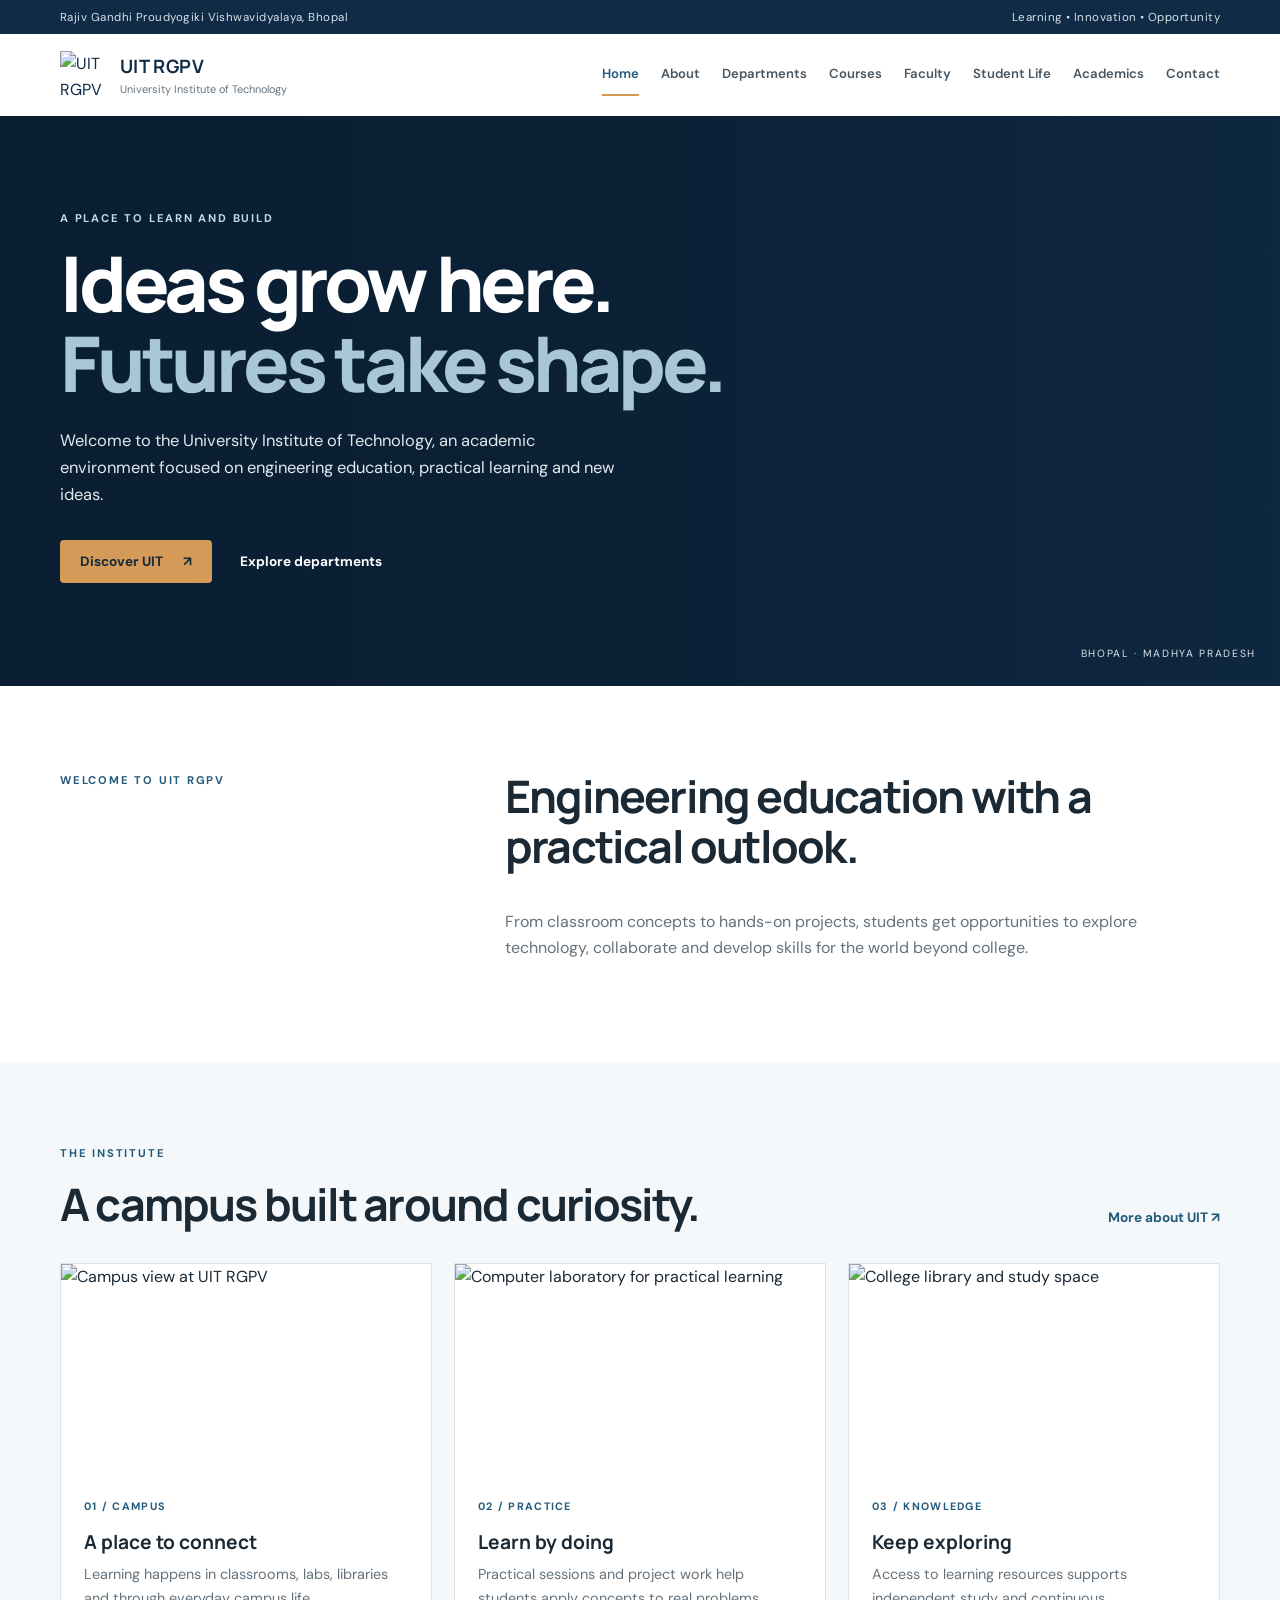
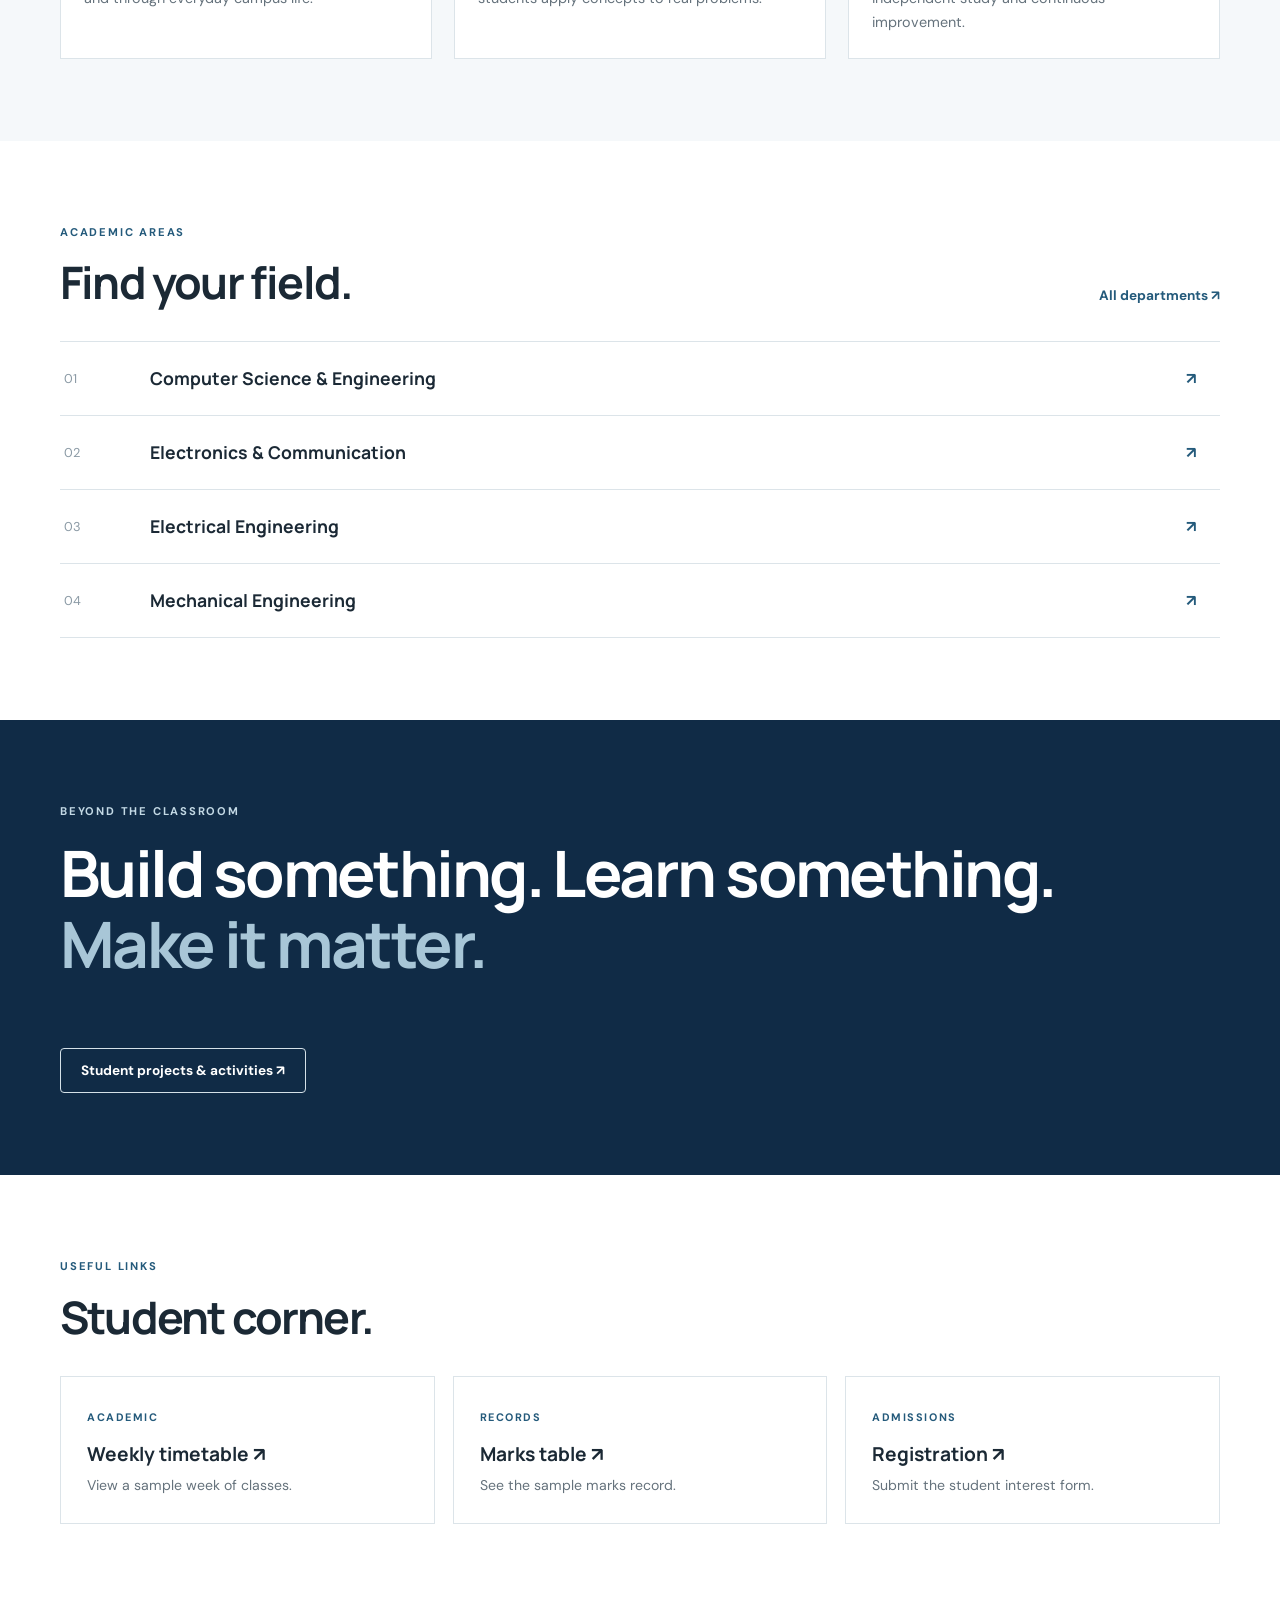
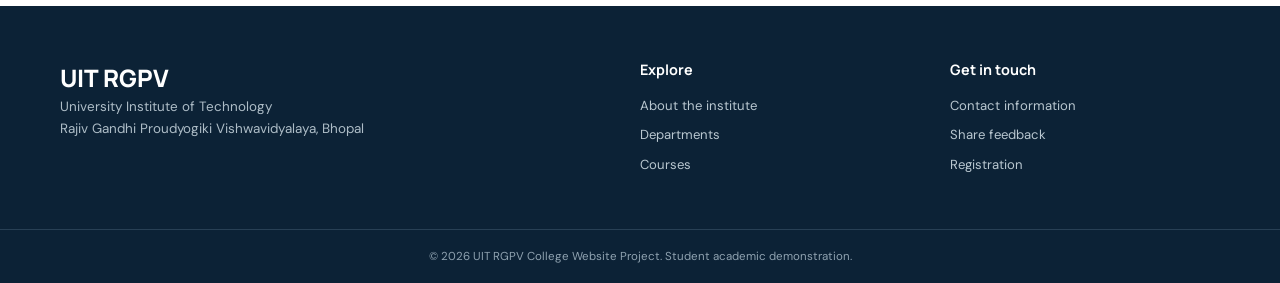
==== index.html @ d61b4e1a "first one" ====
<!doctype html>
<html lang="en">
<head>
  <meta charset="utf-8">
  <meta name="viewport" content="width=device-width, initial-scale=1">
  <meta name="description" content="Official-style student project website for University Institute of Technology, RGPV Bhopal.">
  <meta name="theme-color" content="#102b46">
  <title>Home | UIT RGPV</title>
  <link rel="preconnect" href="https://fonts.googleapis.com">
  <link rel="preconnect" href="https://fonts.gstatic.com" crossorigin>
  <link href="https://fonts.googleapis.com/css2?family=DM+Sans:wght@400;500;600;700&family=Manrope:wght@500;600;700;800&display=swap" rel="stylesheet">
  <link rel="stylesheet" href="css/style.css">
  <script src="js/script.js" defer></script>
</head>
<body>
<a class="skip-link" href="#main">Skip to content</a>
<header class="site-header">
  <div class="topline"><span>Rajiv Gandhi Proudyogiki Vishwavidyalaya, Bhopal</span><span>Learning • Innovation • Opportunity</span></div>
  <div class="nav-wrap">
    <a class="brand" href="index.html"><img src="https://encrypted-tbn0.gstatic.com/images?q=tbn:ANd9GcRoJy3H6-IU8smgCqO6XwAGNslALTi3mmUoWo279O4PAg&s=10" alt="UIT RGPV logo"><span><strong>UIT RGPV</strong><small>University Institute of Technology</small></span></a>
    <button class="menu-toggle" aria-label="Open navigation menu" aria-expanded="false">☰</button>
    <nav class="main-nav" aria-label="Main navigation"><a href="index.html" class="active">Home</a><a href="about.html" class="">About</a><a href="departments.html" class="">Departments</a><a href="courses.html" class="">Courses</a><a href="faculty.html" class="">Faculty</a><a href="achievements.html" class="">Student Life</a><a href="timetable.html" class="">Academics</a><a href="contact.html" class="">Contact</a></nav>
  </div>
</header>
<main id="main">

<section class="hero">
  <img class="hero-image" src="https://www.rgpv.ac.in/images/slider/new_slide1.jpg" alt="Main building of Rajiv Gandhi Proudyogiki Vishwavidyalaya" onerror="this.style.display='none'">
  <div class="hero-shade"></div>
  <div class="hero-content container">
    <p class="eyebrow light">A place to learn and build</p>
    <h1>Ideas grow here.<br><em>Futures take shape.</em></h1>
    <p class="hero-copy">Welcome to the University Institute of Technology, an academic environment focused on engineering education, practical learning and new ideas.</p>
    <div class="hero-actions"><a class="btn btn-primary" href="about.html">Discover UIT <span>↗</span></a><a class="text-link light-link" href="departments.html">Explore departments</a></div>
  </div>
  <div class="hero-note">BHOPAL · MADHYA PRADESH</div>
</section>
<section class="intro-strip container">
  <p class="eyebrow">Welcome to UIT RGPV</p>
  <div><h2>Engineering education with a practical outlook.</h2><p>From classroom concepts to hands-on projects, students get opportunities to explore technology, collaborate and develop skills for the world beyond college.</p></div>
</section>
<section class="section soft-section">
 <div class="container">
  <div class="section-heading"><div><p class="eyebrow">The institute</p><h2>A campus built around curiosity.</h2></div><a class="text-link" href="about.html">More about UIT ↗</a></div>
  <div class="feature-grid">
   <article class="feature-card"><img src="https://encrypted-tbn0.gstatic.com/images?q=tbn:ANd9GcTr7HYhTrJoTY34KcvHjl501T2bbYV1ZcSV4_w5rZdtAA&s=10" alt="Campus view at UIT RGPV"><div><span class="card-number">01 / CAMPUS</span><h3>A place to connect</h3><p>Learning happens in classrooms, labs, libraries and through everyday campus life.</p></div></article>
   <article class="feature-card"><img src="https://encrypted-tbn0.gstatic.com/images?q=tbn:ANd9GcR16Fgg5_xhJTUfh-C__w1tdH5DYg58mtfZNsb5HI8jZg&s" alt="Computer laboratory for practical learning"><div><span class="card-number">02 / PRACTICE</span><h3>Learn by doing</h3><p>Practical sessions and project work help students apply concepts to real problems.</p></div></article>
   <article class="feature-card"><img src="https://encrypted-tbn0.gstatic.com/images?q=tbn:ANd9GcTkuoiN_IGHPiHOa0SsNnRjHGxpwbI1tKHv6d8jhmc80A&s=10" alt="College library and study space"><div><span class="card-number">03 / KNOWLEDGE</span><h3>Keep exploring</h3><p>Access to learning resources supports independent study and continuous improvement.</p></div></article>
  </div>
 </div>
</section>
<section class="section container">
 <div class="section-heading"><div><p class="eyebrow">Academic areas</p><h2>Find your field.</h2></div><a class="text-link" href="departments.html">All departments ↗</a></div>
 <div class="department-preview">
  <a href="departments.html"><span>01</span><strong>Computer Science & Engineering</strong><b>↗</b></a>
  <a href="departments.html"><span>02</span><strong>Electronics & Communication</strong><b>↗</b></a>
  <a href="departments.html"><span>03</span><strong>Electrical Engineering</strong><b>↗</b></a>
  <a href="departments.html"><span>04</span><strong>Mechanical Engineering</strong><b>↗</b></a>
 </div>
</section>
<section class="quote-band"><div class="container"><p class="eyebrow light">Beyond the classroom</p><h2>Build something. Learn something.<br><em>Make it matter.</em></h2><a class="btn btn-outline" href="achievements.html">Student projects & activities ↗</a></div></section>
<section class="section container">
 <div class="section-heading"><div><p class="eyebrow">Useful links</p><h2>Student corner.</h2></div></div>
 <div class="quick-grid"><a href="timetable.html"><span>Academic</span><h3>Weekly timetable ↗</h3><p>View a sample week of classes.</p></a><a href="marks.html"><span>Records</span><h3>Marks table ↗</h3><p>See the sample marks record.</p></a><a href="registration.html"><span>Admissions</span><h3>Registration ↗</h3><p>Submit the student interest form.</p></a></div>
</section>
</main>
<footer class="site-footer">
  <div class="footer-inner">
    <div><a class="footer-brand" href="index.html">UIT RGPV</a><p>University Institute of Technology<br>Rajiv Gandhi Proudyogiki Vishwavidyalaya, Bhopal</p></div>
    <div><h3>Explore</h3><a href="about.html">About the institute</a><a href="departments.html">Departments</a><a href="courses.html">Courses</a></div>
    <div><h3>Get in touch</h3><a href="contact.html">Contact information</a><a href="feedback.html">Share feedback</a><a href="registration.html">Registration</a></div>
  </div>
  <div class="copyright">© 2026 UIT RGPV College Website Project. Student academic demonstration.</div>
</footer>
</body>
</html>
---- css/style.css ----
:root {
    --navy: #102b46;
    --blue: #245a7b;
    --sky: #eaf2f6;
    --ink: #1b2935;
    --muted: #65727c;
    --line: #dce4e9;
    --paper: #fff;
    --soft: #f5f8fa;
    --accent: #d59a58
}

* {
    box-sizing: border-box
}

html {
    scroll-behavior: smooth
}

body {
    margin: 0;
    background: var(--paper);
    color: var(--ink);
    font-family: "DM Sans", Arial, sans-serif;
    line-height: 1.65
}

h1,
h2,
h3,
strong {
    font-family: "Manrope", "DM Sans", sans-serif
}

h1,
h2,
h3,
p {
    margin-top: 0
}

h1 {
    font-size: clamp(2.7rem, 6vw, 5.4rem);
    line-height: 1.04;
    letter-spacing: -.055em;
    font-weight: 800
}

h1 em,
h2 em {
    font-style: normal;
    color: #a8c6d7
}

h2 {
    font-size: clamp(2rem, 3.5vw, 3.1rem);
    line-height: 1.12;
    letter-spacing: -.04em
}

h3 {
    font-size: 1.2rem;
    line-height: 1.3
}

.container {
    width: min(1160px, calc(100% - 48px));
    margin-inline: auto
}

.skip-link {
    position: absolute;
    left: -999px;
    top: 8px;
    background: #fff;
    padding: 10px;
    z-index: 99
}

.skip-link:focus {
    left: 10px
}

.site-header {
    position: relative;
    z-index: 10;
    background: #fff
}

.topline {
    height: 34px;
    background: var(--navy);
    color: #d7e2e9;
    padding: 0 max(24px, calc((100% - 1160px)/2));
    display: flex;
    align-items: center;
    justify-content: space-between;
    font-size: .72rem;
    letter-spacing: .04em
}

.nav-wrap {
    width: min(1160px, calc(100% - 48px));
    margin: auto;
    min-height: 82px;
    display: flex;
    align-items: center;
    justify-content: space-between;
    gap: 24px
}

.brand {
    display: flex;
    align-items: center;
    gap: 12px;
    text-decoration: none;
    color: var(--navy)
}

.brand img {
    width: 48px;
    height: 48px;
    object-fit: contain
}

.brand strong {
    display: block;
    font-size: 1.15rem;
    letter-spacing: .02em
}

.brand small {
    display: block;
    font-size: .68rem;
    color: var(--muted)
}

.main-nav {
    display: flex;
    align-items: center;
    gap: 22px
}

.main-nav a {
    color: #465663;
    text-decoration: none;
    font-size: .82rem;
    font-weight: 600;
    padding: 9px 0;
    border-bottom: 2px solid transparent
}

.main-nav a:hover,
.main-nav a.active {
    color: var(--blue);
    border-color: var(--accent)
}

.menu-toggle {
    display: none;
    border: 1px solid var(--line);
    background: #fff;
    border-radius: 7px;
    padding: 8px 12px;
    font-size: 1.2rem
}

.hero {
    position: relative;
    min-height: 570px;
    background: var(--navy);
    display: flex;
    align-items: center;
    overflow: hidden;
    color: #fff
}

.hero-image {
    position: absolute;
    inset: 0;
    width: 100%;
    height: 100%;
    object-fit: cover;
    opacity: .48
}

.hero-shade {
    position: absolute;
    inset: 0;
    background: linear-gradient(90deg, rgba(9, 29, 48, .94) 0%, rgba(9, 29, 48, .76) 48%, rgba(9, 29, 48, .25) 100%)
}

.hero-content {
    position: relative;
    padding-top: 68px;
    padding-bottom: 78px
}

.eyebrow {
    text-transform: uppercase;
    letter-spacing: .16em;
    font-size: .7rem;
    font-weight: 700;
    color: var(--blue);
    margin-bottom: 16px
}

.eyebrow.light {
    color: #c3d9e5
}

.hero h1 {
    max-width: 760px;
    margin-bottom: 24px
}

.hero-copy {
    max-width: 560px;
    color: #e2e9ed;
    font-size: 1.03rem
}

.hero-actions {
    display: flex;
    align-items: center;
    gap: 28px;
    margin-top: 32px
}

.btn {
    display: inline-flex;
    align-items: center;
    justify-content: center;
    gap: 20px;
    border: 0;
    border-radius: 4px;
    padding: 13px 20px;
    text-decoration: none;
    font: 700 .85rem "DM Sans", sans-serif;
    cursor: pointer;
    transition: transform .2s, background .2s
}

.btn:hover {
    transform: translateY(-2px)
}

.btn-primary {
    background: var(--accent);
    color: #172c3b
}

.btn-primary:hover {
    background: #e2ad70
}

.btn-outline {
    border: 1px solid #d5e1e8;
    color: #fff;
    margin-top: 15px
}

.text-link {
    font-size: .85rem;
    font-weight: 700;
    color: var(--blue);
    text-decoration: none
}

.text-link:hover {
    text-decoration: underline
}

.light-link {
    color: #fff
}

.hero-note {
    position: absolute;
    right: 24px;
    bottom: 24px;
    color: #d9e4ea;
    font-size: .65rem;
    letter-spacing: .16em
}

.intro-strip {
    display: grid;
    grid-template-columns: .7fr 1.3fr;
    gap: 60px;
    padding-top: 85px;
    padding-bottom: 85px
}

.intro-strip h2 {
    max-width: 650px
}

.intro-strip p:last-child {
    color: var(--muted);
    max-width: 650px
}

.section {
    padding-top: 82px;
    padding-bottom: 82px
}

.soft-section {
    background: var(--soft)
}

.section-heading {
    display: flex;
    align-items: end;
    justify-content: space-between;
    gap: 25px;
    margin-bottom: 34px
}

.section-heading h2 {
    margin-bottom: 0
}

.section-heading>p {
    max-width: 390px;
    color: var(--muted);
    font-size: .9rem
}

.feature-grid {
    display: grid;
    grid-template-columns: repeat(3, 1fr);
    gap: 22px
}

.feature-card {
    background: #fff;
    border: 1px solid var(--line)
}

.feature-card img {
    width: 100%;
    height: 205px;
    object-fit: cover;
    display: block
}

.feature-card>div {
    padding: 23px
}

.card-number,
.project-card>span {
    font-size: .67rem;
    letter-spacing: .12em;
    color: var(--blue);
    font-weight: 700
}

.feature-card h3 {
    margin: 12px 0 8px
}

.feature-card p,
.mini-feature p {
    font-size: .9rem;
    color: var(--muted);
    margin-bottom: 0
}

.department-preview {
    border-top: 1px solid var(--line)
}

.department-preview a {
    display: grid;
    grid-template-columns: 70px 1fr 30px;
    align-items: center;
    gap: 16px;
    padding: 22px 4px;
    border-bottom: 1px solid var(--line);
    text-decoration: none;
    color: var(--ink)
}

.department-preview a span {
    color: #8b9aa5;
    font-size: .8rem
}

.department-preview a strong {
    font-size: 1.1rem
}

.department-preview a b {
    color: var(--blue)
}

.department-preview a:hover strong {
    color: var(--blue)
}

.quote-band {
    background: var(--navy);
    color: #fff;
    padding: 82px 0
}

.quote-band h2 {
    font-size: clamp(2.4rem, 5vw, 4.2rem)
}

.quick-grid {
    display: grid;
    grid-template-columns: repeat(3, 1fr);
    gap: 18px
}

.quick-grid a {
    padding: 26px;
    border: 1px solid var(--line);
    text-decoration: none;
    color: var(--ink);
    transition: border .2s, transform .2s
}

.quick-grid a:hover {
    border-color: var(--blue);
    transform: translateY(-3px)
}

.quick-grid span {
    font-size: .68rem;
    text-transform: uppercase;
    letter-spacing: .14em;
    color: var(--blue);
    font-weight: 700
}

.quick-grid h3 {
    margin: 13px 0 7px
}

.quick-grid p {
    color: var(--muted);
    font-size: .88rem;
    margin: 0
}

.page-hero {
    background: linear-gradient(115deg, #102b46, #244d69);
    color: #fff;
    padding: 78px 0 82px
}

.page-hero h1 {
    font-size: clamp(2.7rem, 5vw, 4.6rem);
    margin-bottom: 18px
}

.page-hero p:last-child {
    max-width: 600px;
    color: #dce7ed;
    margin-bottom: 0
}

.split-layout {
    display: grid;
    grid-template-columns: 1fr 1fr;
    align-items: center;
    gap: 58px
}

.split-layout p {
    color: var(--muted)
}

.rounded-image {
    width: 100%;
    height: 370px;
    object-fit: cover;
    border-radius: 3px
}

.two-cards,
.course-grid {
    display: grid;
    grid-template-columns: 1fr 1fr;
    gap: 22px
}

.plain-card {
    background: #fff;
    border: 1px solid var(--line);
    padding: 30px
}

.plain-card p:last-child {
    color: var(--muted);
    margin-bottom: 0
}

.plain-card h2 {
    font-size: 1.7rem
}

.mini-feature {
    border: 1px solid var(--line);
    padding-bottom: 20px
}

.mini-feature img {
    width: 100%;
    height: 185px;
    object-fit: cover
}

.mini-feature h3,
.mini-feature p {
    margin: 16px 18px 7px
}

.dept-grid {
    display: grid;
    grid-template-columns: repeat(3, 1fr);
    gap: 16px
}

.dept-card {
    padding: 25px;
    border: 1px solid var(--line);
    min-height: 220px
}

.dept-card>span {
    color: var(--accent);
    font-weight: 800;
    font-size: .75rem
}

.dept-card h3 {
    margin: 22px 0 9px
}

.dept-card p {
    font-size: .88rem;
    color: var(--muted);
    min-height: 68px
}

.course-grid {
    margin-top: 30px
}

.table-wrap {
    overflow-x: auto;
    border: 1px solid var(--line);
    margin-top: 25px
}

table {
    width: 100%;
    border-collapse: collapse;
    min-width: 700px;
    font-size: .88rem
}

caption {
    text-align: left;
    padding: 16px 18px;
    background: #f5f8fa;
    color: var(--muted);
    font-size: .8rem
}

th,
td {
    padding: 15px 17px;
    text-align: left;
    border-bottom: 1px solid var(--line)
}

thead th {
    background: var(--navy);
    color: #fff;
    font-weight: 600
}

tbody th {
    background: #f8fafb
}

tbody tr:last-child td,
tbody tr:last-child th {
    border-bottom: 0
}

.notice {
    padding: 17px 20px;
    background: #f1f6f8;
    border-left: 3px solid var(--blue);
    color: #4c5e6b;
    font-size: .88rem;
    margin-bottom: 28px
}

.faculty-list {
    max-width: 850px
}

.faculty-list article {
    display: flex;
    gap: 24px;
    padding: 24px 0;
    border-bottom: 1px solid var(--line)
}

.faculty-icon {
    flex: 0 0 66px;
    height: 66px;
    display: grid;
    place-items: center;
    background: var(--sky);
    color: var(--blue);
    font-weight: 800;
    font-size: .85rem
}

.faculty-list h3 {
    margin-bottom: 6px
}

.faculty-list p:last-child {
    color: var(--muted);
    margin: 0
}

.project-grid {
    display: grid;
    grid-template-columns: repeat(3, 1fr);
    gap: 18px
}

.project-card {
    padding: 28px;
    border: 1px solid var(--line);
    min-height: 220px
}

.project-card h3 {
    margin-top: 28px
}

.project-card p {
    color: var(--muted);
    font-size: .9rem
}

.space-top {
    margin-top: 65px
}

.muted {
    color: var(--muted)
}

.small {
    font-size: .82rem
}

.result {
    display: inline-block;
    color: #28664c;
    background: #eaf5ef;
    padding: 3px 9px;
    border-radius: 30px;
    font-size: .75rem;
    font-weight: 700
}

.form-layout {
    display: grid;
    grid-template-columns: .75fr 1.25fr;
    gap: 65px;
    align-items: start
}

.form-card {
    border: 1px solid var(--line);
    padding: 32px;
    background: #fff
}

.form-card h2 {
    font-size: 1.8rem
}

.form-row {
    display: flex;
    flex-direction: column;
    gap: 7px;
    margin-bottom: 19px
}

.form-row label,
.check-label {
    font-size: .84rem;
    font-weight: 700
}

.form-row label span,
.check-label span {
    color: #b04a42
}

.form-row input,
.form-row select,
.form-row textarea {
    width: 100%;
    border: 1px solid #cfd9df;
    border-radius: 3px;
    padding: 12px 13px;
    font: inherit;
    color: var(--ink);
    background: #fff
}

.form-row input:focus,
.form-row select:focus,
.form-row textarea:focus {
    outline: 2px solid #9ab8ca;
    outline-offset: 1px
}

.form-row textarea {
    resize: vertical
}

.check-label {
    display: flex;
    gap: 10px;
    align-items: flex-start;
    margin: 5px 0 22px;
    font-weight: 500
}

.check-label input {
    margin-top: 5px
}

.form-message {
    margin: 14px 0 0;
    color: #28664c;
    font-size: .85rem
}

.contact-layout {
    display: grid;
    grid-template-columns: 1fr 1fr;
    gap: 70px;
    align-items: start
}

.contact-layout>div>p:not(.eyebrow) {
    color: var(--muted)
}

.contact-note {
    border-top: 1px solid var(--line);
    margin-top: 32px;
    padding-top: 22px;
    display: flex;
    flex-direction: column;
    gap: 7px
}

.contact-note a {
    color: var(--blue);
    font-weight: 700;
    text-decoration: none
}

.contact-note small {
    color: var(--muted);
    max-width: 390px
}

.site-footer {
    background: #0c2236;
    color: #d9e3e9;
    padding: 55px 0 0
}

.footer-inner {
    width: min(1160px, calc(100% - 48px));
    margin: auto;
    display: grid;
    grid-template-columns: 2fr 1fr 1fr;
    gap: 40px;
    padding-bottom: 45px
}

.footer-brand {
    font: 800 1.5rem "Manrope";
    color: #fff;
    text-decoration: none
}

.footer-inner p {
    font-size: .84rem;
    color: #aebdc7
}

.footer-inner h3 {
    font-size: .9rem;
    color: #fff
}

.footer-inner>div>a:not(.footer-brand) {
    display: block;
    color: #b9c7d0;
    text-decoration: none;
    font-size: .82rem;
    margin: 8px 0
}

.footer-inner a:hover {
    color: #fff
}

.copyright {
    border-top: 1px solid #284055;
    padding: 17px 24px;
    text-align: center;
    color: #8fa2b0;
    font-size: .72rem
}

@media(max-width:980px) {
    .main-nav {
        gap: 12px
    }

    .main-nav a {
        font-size: .75rem
    }

    .nav-wrap {
        gap: 12px
    }

    .brand small {
        max-width: 190px
    }

    .intro-strip {
        gap: 30px
    }

    .feature-grid,
    .dept-grid {
        grid-template-columns: repeat(2, 1fr)
    }
}

@media(max-width:760px) {
    .topline span:last-child {
        display: none
    }

    .nav-wrap {
        min-height: 72px
    }

    .menu-toggle {
        display: block
    }

    .main-nav {
        display: none;
        position: absolute;
        top: 106px;
        left: 0;
        right: 0;
        background: #fff;
        padding: 15px 24px 22px;
        box-shadow: 0 12px 18px #102b461a;
        flex-direction: column;
        align-items: stretch;
        gap: 2px
    }

    .main-nav.open {
        display: flex
    }

    .main-nav a {
        padding: 10px 0;
        font-size: .9rem
    }

    .hero {
        min-height: 530px
    }

    .hero-content {
        padding-top: 60px;
        padding-bottom: 70px
    }

    .intro-strip,
    .split-layout,
    .form-layout,
    .contact-layout {
        grid-template-columns: 1fr;
        gap: 25px
    }

    .intro-strip {
        padding-top: 60px;
        padding-bottom: 60px
    }

    .section {
        padding-top: 60px;
        padding-bottom: 60px
    }

    .section-heading {
        align-items: start;
        flex-direction: column
    }

    .feature-grid,
    .dept-grid,
    .project-grid,
    .quick-grid {
        grid-template-columns: 1fr
    }

    .feature-card img {
        height: 220px
    }

    .two-cards,
    .course-grid {
        grid-template-columns: 1fr
    }

    .rounded-image {
        height: 260px
    }

    .form-card {
        padding: 23px
    }

    .footer-inner {
        grid-template-columns: 1fr 1fr
    }

    .footer-inner>div:first-child {
        grid-column: 1/-1
    }

    .page-hero {
        padding: 60px 0
    }

    .department-preview a {
        grid-template-columns: 36px 1fr 20px
    }

    .department-preview a strong {
        font-size: .95rem
    }
}

@media(prefers-reduced-motion:reduce) {
    html {
        scroll-behavior: auto
    }

    *,
    *::before,
    *::after {
        transition: none !important;
        animation: none !important
    }
}
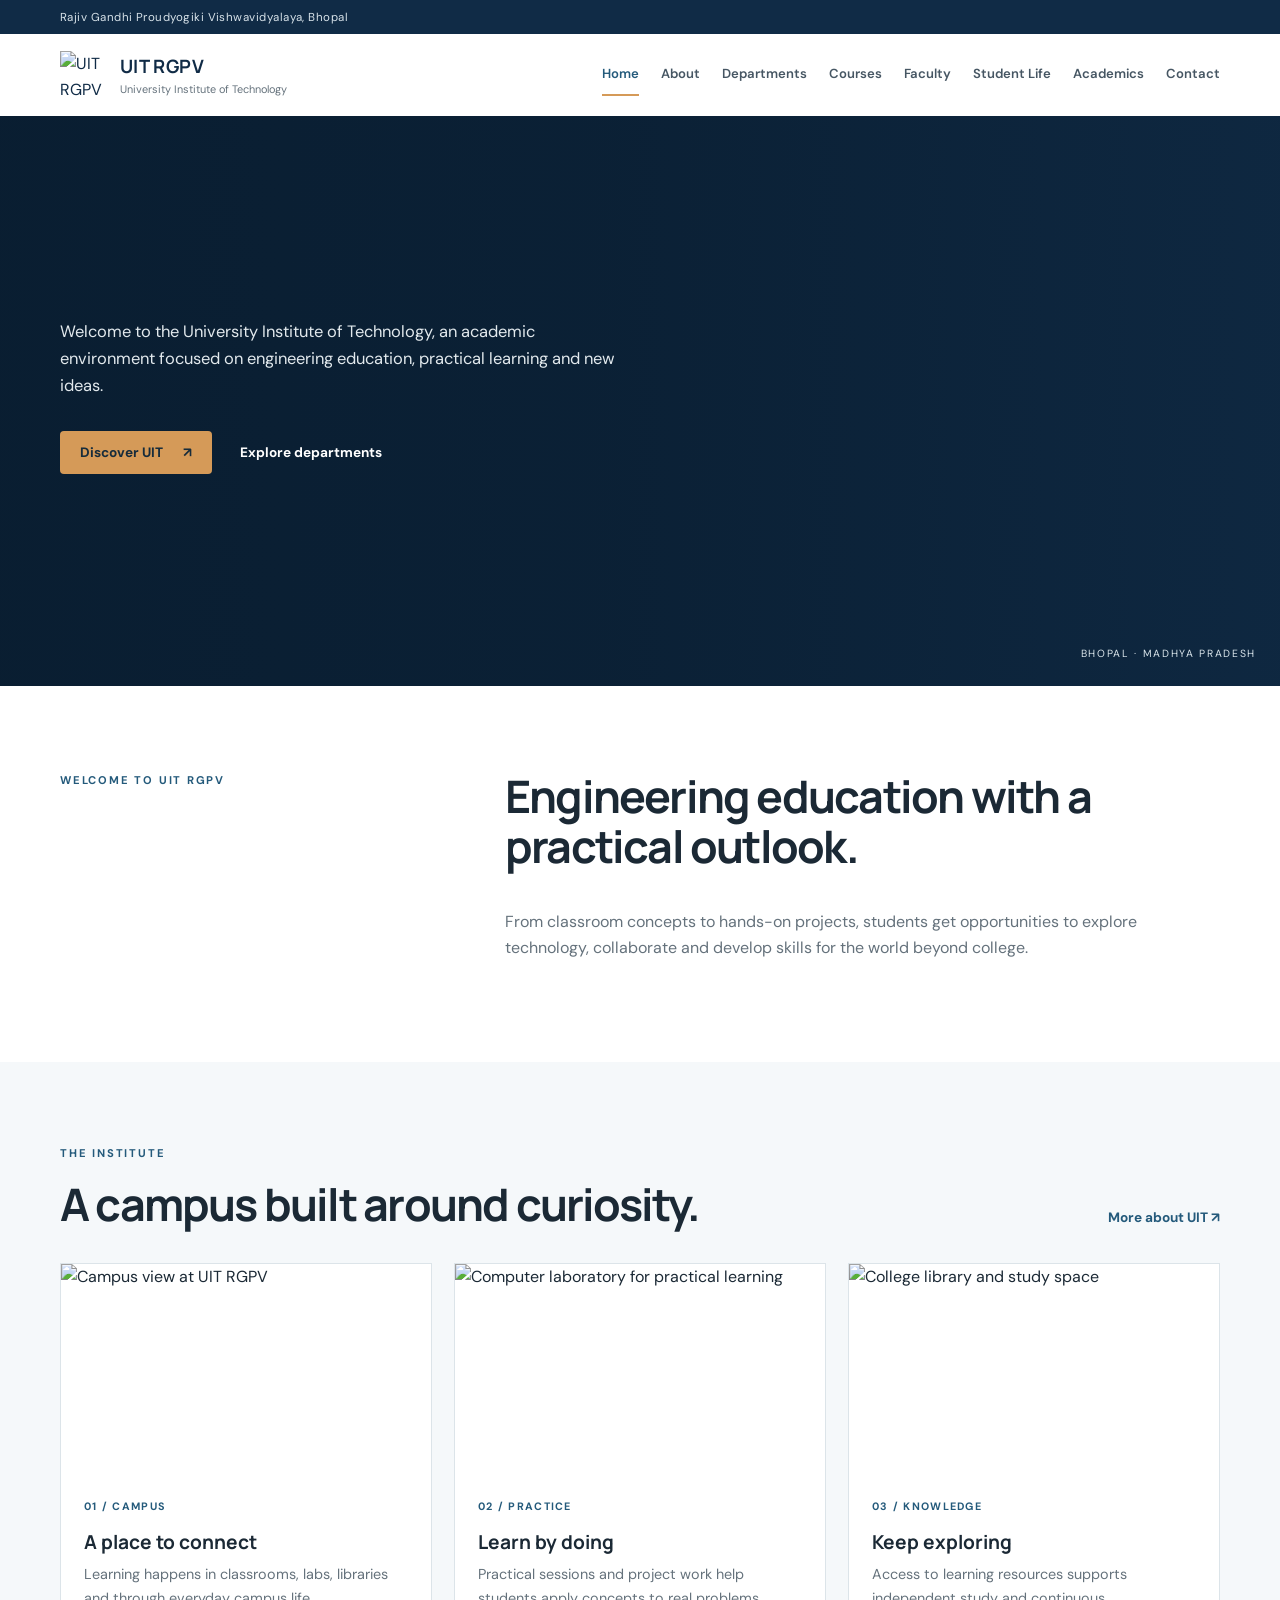
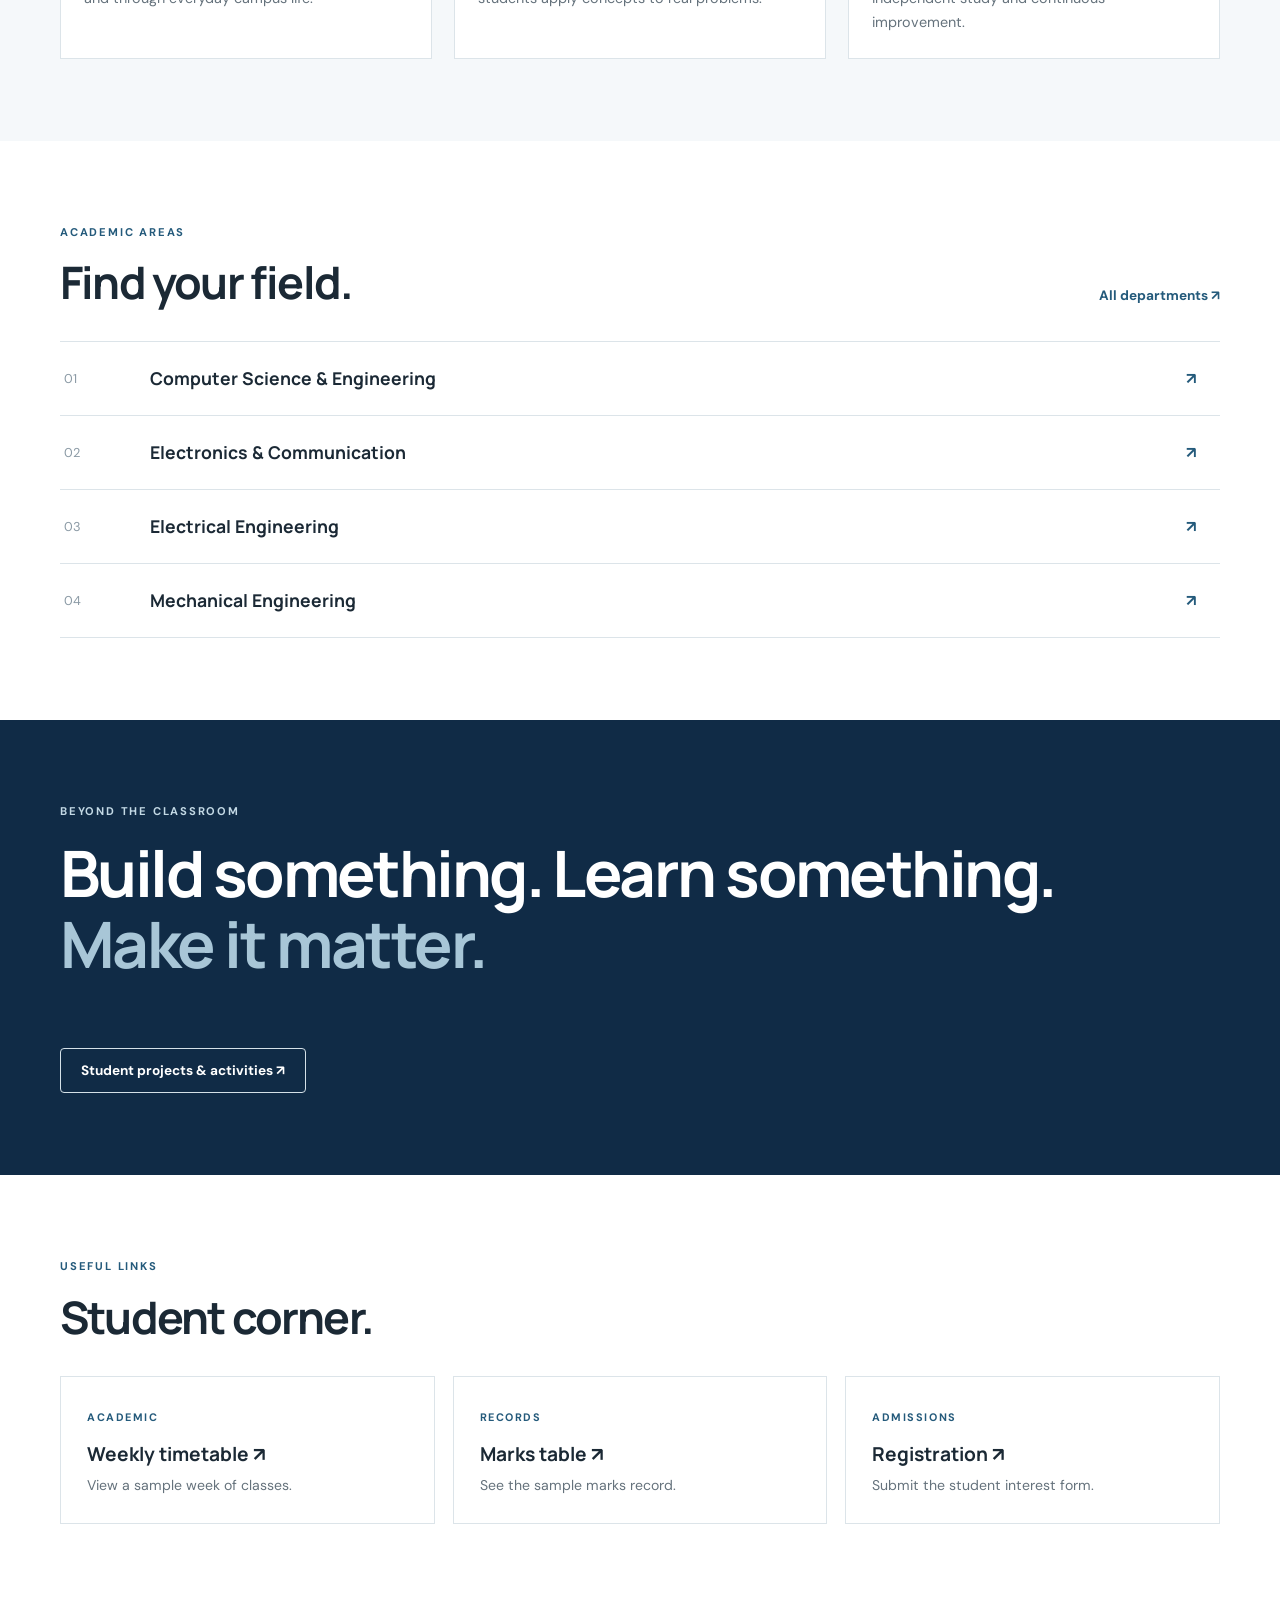
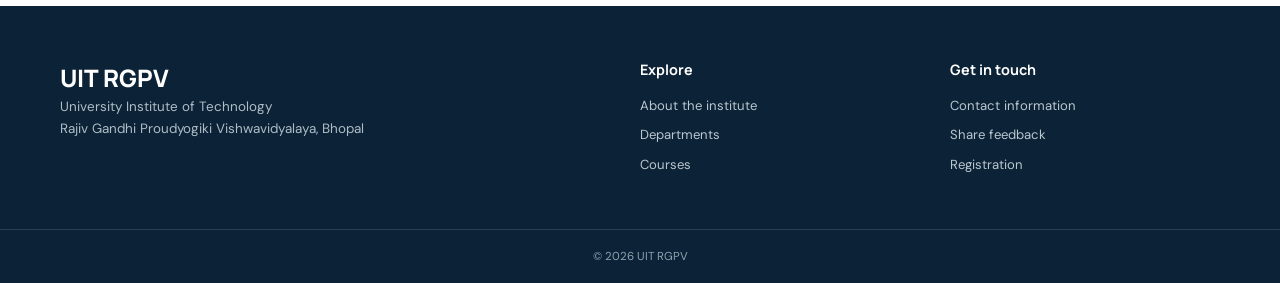
==== commit d6ecaced: "remove" ====
--- a/index.html
+++ b/index.html
@@ -15,7 +15,7 @@
 <body>
 <a class="skip-link" href="#main">Skip to content</a>
 <header class="site-header">
-  <div class="topline"><span>Rajiv Gandhi Proudyogiki Vishwavidyalaya, Bhopal</span><span>Learning • Innovation • Opportunity</span></div>
+  <div class="topline"><span>Rajiv Gandhi Proudyogiki Vishwavidyalaya, Bhopal</span><span></span></div>
   <div class="nav-wrap">
     <a class="brand" href="index.html"><img src="https://encrypted-tbn0.gstatic.com/images?q=tbn:ANd9GcRoJy3H6-IU8smgCqO6XwAGNslALTi3mmUoWo279O4PAg&s=10" alt="UIT RGPV logo"><span><strong>UIT RGPV</strong><small>University Institute of Technology</small></span></a>
     <button class="menu-toggle" aria-label="Open navigation menu" aria-expanded="false">☰</button>
@@ -28,8 +28,8 @@
   <img class="hero-image" src="https://www.rgpv.ac.in/images/slider/new_slide1.jpg" alt="Main building of Rajiv Gandhi Proudyogiki Vishwavidyalaya" onerror="this.style.display='none'">
   <div class="hero-shade"></div>
   <div class="hero-content container">
-    <p class="eyebrow light">A place to learn and build</p>
-    <h1>Ideas grow here.<br><em>Futures take shape.</em></h1>
+   
+   
     <p class="hero-copy">Welcome to the University Institute of Technology, an academic environment focused on engineering education, practical learning and new ideas.</p>
     <div class="hero-actions"><a class="btn btn-primary" href="about.html">Discover UIT <span>↗</span></a><a class="text-link light-link" href="departments.html">Explore departments</a></div>
   </div>
@@ -70,7 +70,7 @@
     <div><h3>Explore</h3><a href="about.html">About the institute</a><a href="departments.html">Departments</a><a href="courses.html">Courses</a></div>
     <div><h3>Get in touch</h3><a href="contact.html">Contact information</a><a href="feedback.html">Share feedback</a><a href="registration.html">Registration</a></div>
   </div>
-  <div class="copyright">© 2026 UIT RGPV College Website Project. Student academic demonstration.</div>
+  <div class="copyright">© 2026 UIT RGPV </div>
 </footer>
 </body>
 </html>
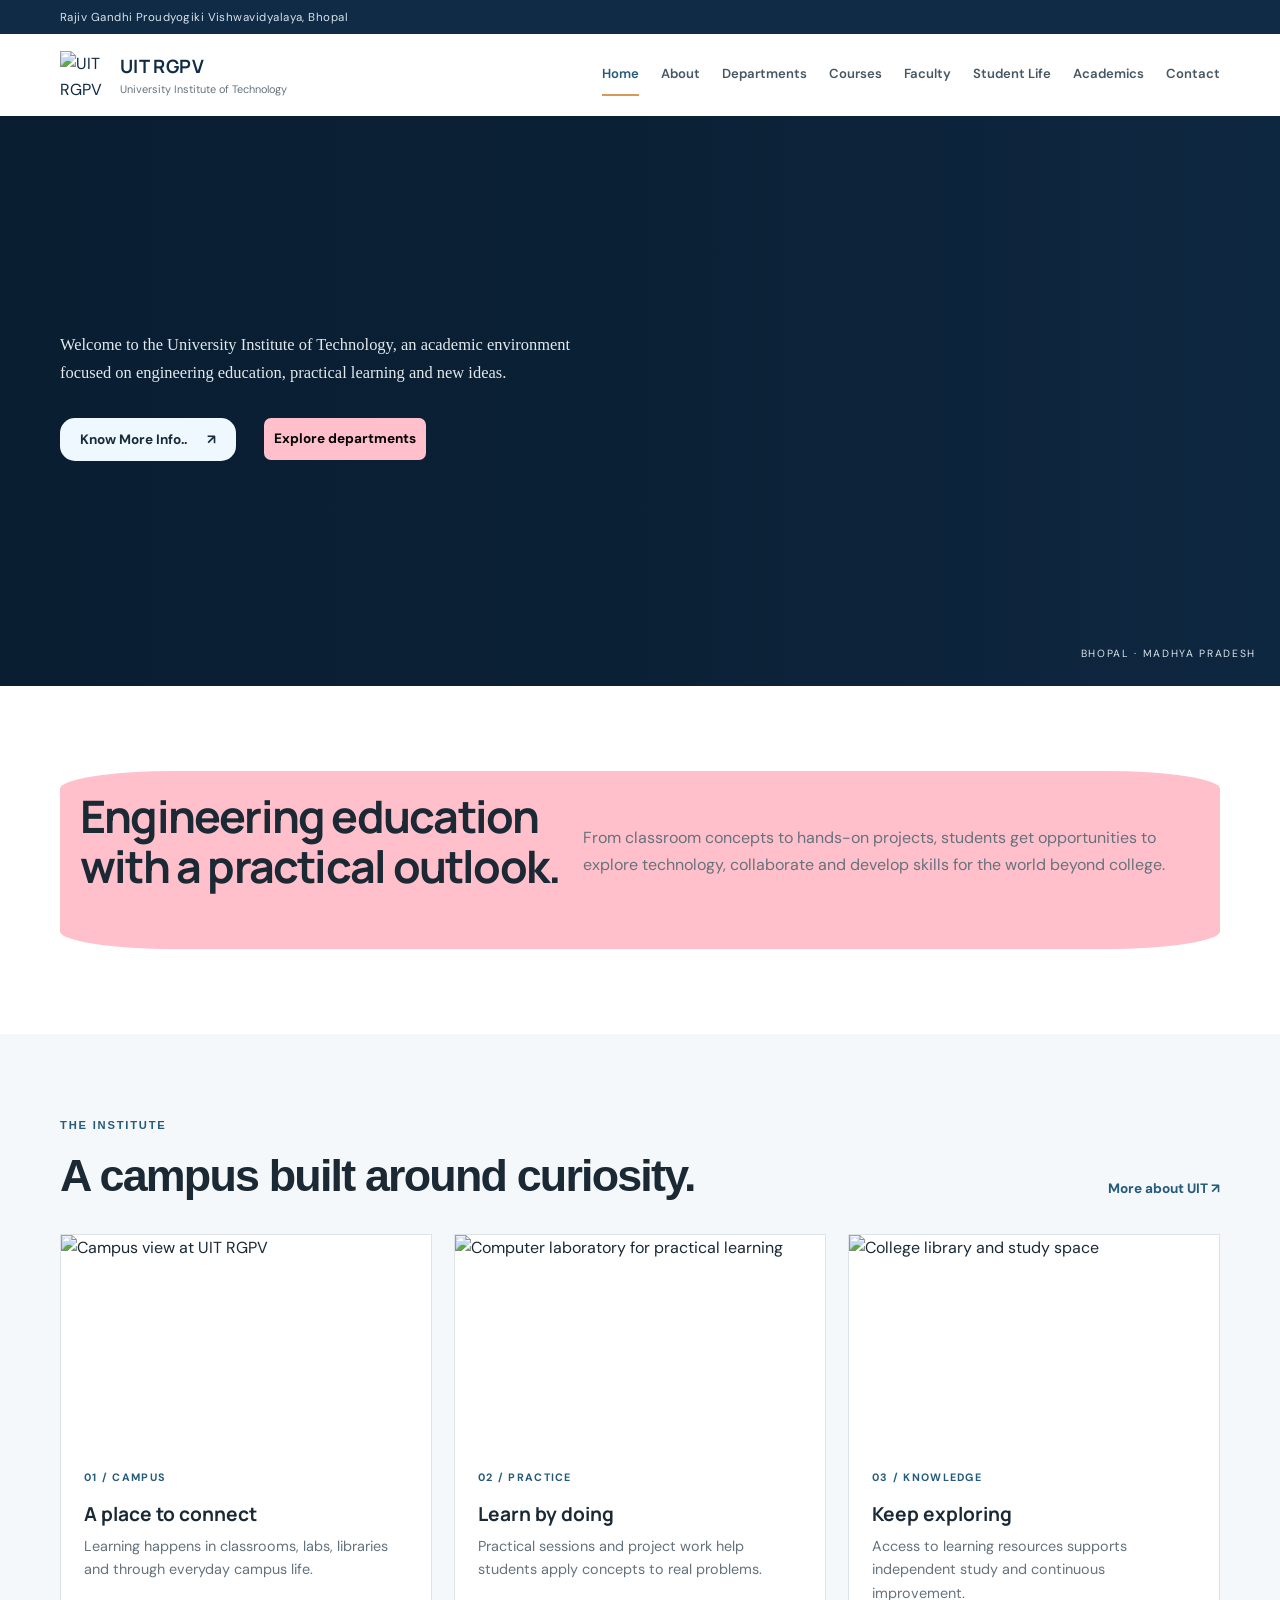
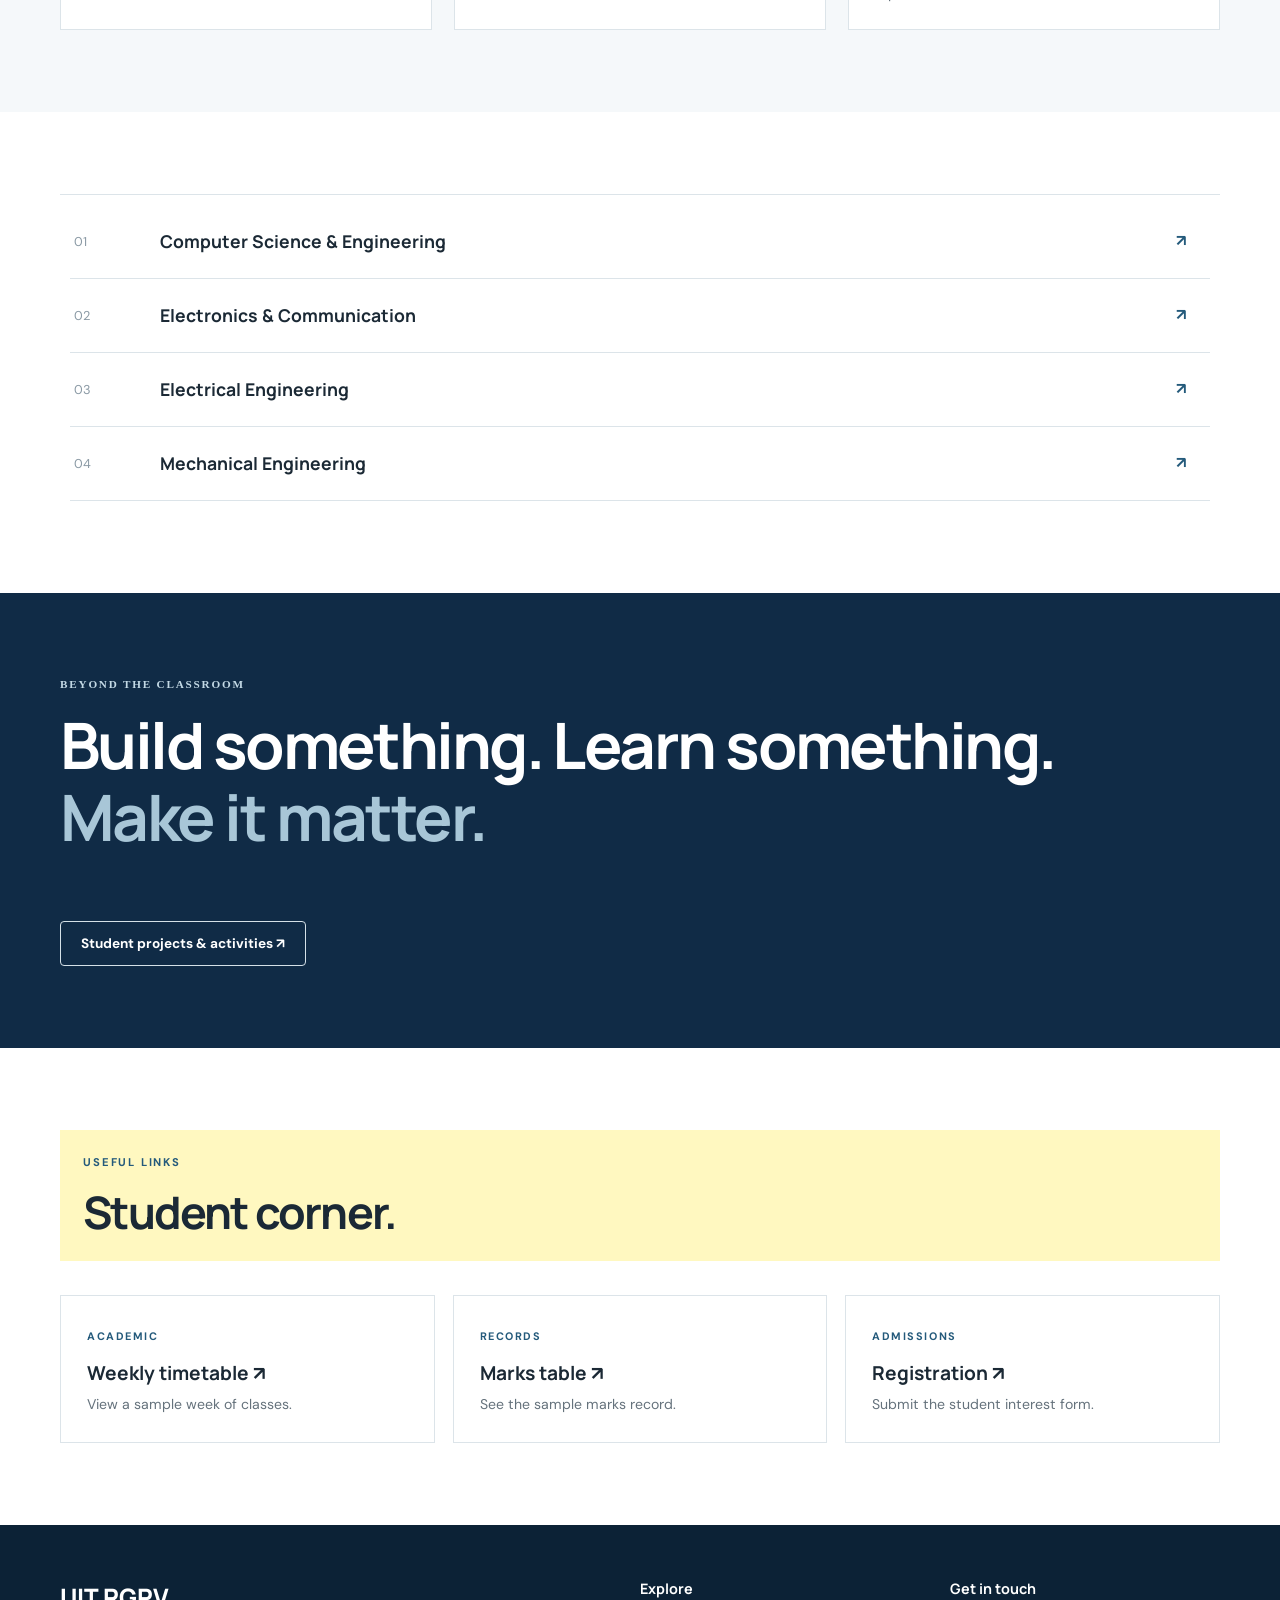
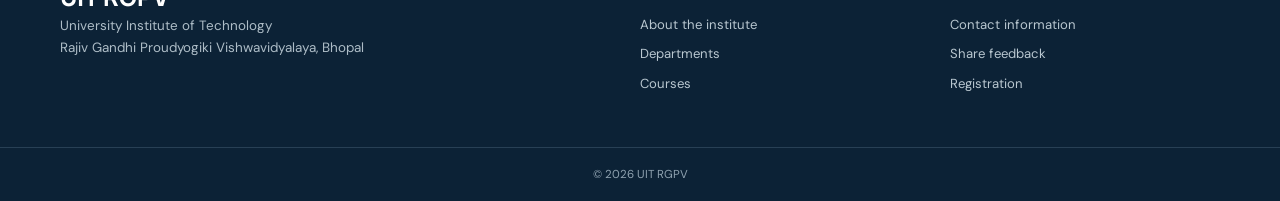
==== commit b16990f1: "Css" ====
--- a/index.html
+++ b/index.html
@@ -24,24 +24,31 @@
 </header>
 <main id="main">
 
-<section class="hero">
+<section class="hero" >
   <img class="hero-image" src="https://www.rgpv.ac.in/images/slider/new_slide1.jpg" alt="Main building of Rajiv Gandhi Proudyogiki Vishwavidyalaya" onerror="this.style.display='none'">
   <div class="hero-shade"></div>
-  <div class="hero-content container">
+  <div class="hero-content container" style="color: pikn;">
    
    
-    <p class="hero-copy">Welcome to the University Institute of Technology, an academic environment focused on engineering education, practical learning and new ideas.</p>
-    <div class="hero-actions"><a class="btn btn-primary" href="about.html">Discover UIT <span>↗</span></a><a class="text-link light-link" href="departments.html">Explore departments</a></div>
+    <p class="hero-copy" style="font-family: cursive;">Welcome to the University Institute of Technology, an academic environment focused on engineering education, practical learning and new ideas.</p>
+    <div class="hero-actions"><a class="btn btn-primary" style="background-color: aliceblue; border-radius: 15px;" href="about.html"> Know More Info.. <span>↗</span></a><a class="text-link light-link" style="background-color: pink; color: black ; padding: 10px ; border-radius:7px ;" href="departments.html">Explore departments</a></div>
   </div>
   <div class="hero-note">BHOPAL · MADHYA PRADESH</div>
 </section>
-<section class="intro-strip container">
-  <p class="eyebrow">Welcome to UIT RGPV</p>
-  <div><h2>Engineering education with a practical outlook.</h2><p>From classroom concepts to hands-on projects, students get opportunities to explore technology, collaborate and develop skills for the world beyond college.</p></div>
+
+
+
+<section class="intro-strip container" style="display: flex; ">
+
+
+
+
+
+  <div class="extra"  padding: 5%; border-radius: 15%; justify-content: center;  width: full ; display: flex  !important;" ><h2>Engineering education with a practical outlook.</h2><p>From classroom concepts to hands-on projects, students get opportunities to explore technology, collaborate and develop skills for the world beyond college.</p></div>
 </section>
 <section class="section soft-section">
  <div class="container">
-  <div class="section-heading"><div><p class="eyebrow">The institute</p><h2>A campus built around curiosity.</h2></div><a class="text-link" href="about.html">More about UIT ↗</a></div>
+  <div class="section-heading"><div><p class="eyebrow" style="font-family: 'Segoe UI', Tahoma, Geneva, Verdana, sans-serif;">The institute</p><h2 style="font-family: 'Trebuchet MS', 'Lucida Sans Unicode', 'Lucida Grande', 'Lucida Sans', Arial, sans-serif;">A campus built around curiosity.</h2></div><a class="text-link" href="about.html">More about UIT ↗</a></div>
   <div class="feature-grid">
    <article class="feature-card"><img src="https://encrypted-tbn0.gstatic.com/images?q=tbn:ANd9GcTr7HYhTrJoTY34KcvHjl501T2bbYV1ZcSV4_w5rZdtAA&s=10" alt="Campus view at UIT RGPV"><div><span class="card-number">01 / CAMPUS</span><h3>A place to connect</h3><p>Learning happens in classrooms, labs, libraries and through everyday campus life.</p></div></article>
    <article class="feature-card"><img src="https://encrypted-tbn0.gstatic.com/images?q=tbn:ANd9GcR16Fgg5_xhJTUfh-C__w1tdH5DYg58mtfZNsb5HI8jZg&s" alt="Computer laboratory for practical learning"><div><span class="card-number">02 / PRACTICE</span><h3>Learn by doing</h3><p>Practical sessions and project work help students apply concepts to real problems.</p></div></article>
@@ -50,7 +57,6 @@
  </div>
 </section>
 <section class="section container">
- <div class="section-heading"><div><p class="eyebrow">Academic areas</p><h2>Find your field.</h2></div><a class="text-link" href="departments.html">All departments ↗</a></div>
  <div class="department-preview">
   <a href="departments.html"><span>01</span><strong>Computer Science & Engineering</strong><b>↗</b></a>
   <a href="departments.html"><span>02</span><strong>Electronics & Communication</strong><b>↗</b></a>
@@ -58,10 +64,10 @@
   <a href="departments.html"><span>04</span><strong>Mechanical Engineering</strong><b>↗</b></a>
  </div>
 </section>
-<section class="quote-band"><div class="container"><p class="eyebrow light">Beyond the classroom</p><h2>Build something. Learn something.<br><em>Make it matter.</em></h2><a class="btn btn-outline" href="achievements.html">Student projects & activities ↗</a></div></section>
+<section class="quote-band"><div class="container"><p class="eyebrow light " style="font-family: cursive;">Beyond the classroom</p><h2>Build something. Learn something.<br><em>Make it matter.</em></h2><a class="btn btn-outline" href="achievements.html">Student projects & activities ↗</a></div></section>
 <section class="section container">
- <div class="section-heading"><div><p class="eyebrow">Useful links</p><h2>Student corner.</h2></div></div>
- <div class="quick-grid"><a href="timetable.html"><span>Academic</span><h3>Weekly timetable ↗</h3><p>View a sample week of classes.</p></a><a href="marks.html"><span>Records</span><h3>Marks table ↗</h3><p>See the sample marks record.</p></a><a href="registration.html"><span>Admissions</span><h3>Registration ↗</h3><p>Submit the student interest form.</p></a></div>
+ <div class="section-heading" style="background-color: rgb(255, 248, 192) ; padding: 2%;"><div><p class="eyebrow">Useful links</p><h2>Student corner.</h2></div></div>
+ <div  class="quick-grid"><a href="timetable.html"><span>Academic</span><h3>Weekly timetable ↗</h3><p>View a sample week of classes.</p></a><a href="marks.html"><span>Records</span><h3>Marks table ↗</h3><p>See the sample marks record.</p></a><a href="registration.html"><span>Admissions</span><h3>Registration ↗</h3><p>Submit the student interest form.</p></a></div>
 </section>
 </main>
 <footer class="site-footer">
--- a/css/style.css
+++ b/css/style.css
@@ -13,6 +13,22 @@
 * {
     box-sizing: border-box
 }
+
+.extra{
+    background: pink;
+    padding: 20Px;
+    border-radius: 10%;
+    display: flex;
+    justify-content: center;
+    align-items: center;
+}
+.extra:hover{
+background-color: rgb(237, 113, 155);
+cursor: pointer;
+
+
+}
+
 
 html {
     scroll-behavior: smooth
@@ -339,6 +355,10 @@
     background: #fff;
     border: 1px solid var(--line)
 }
+.feature-card:hover{
+    padding: 5px;
+    animation-delay: 2s;
+}
 
 .feature-card img {
     width: 100%;
@@ -371,7 +391,13 @@
 }
 
 .department-preview {
-    border-top: 1px solid var(--line)
+    border-top: 1px solid var(--line) ;
+     padding: 10px;
+}
+.department-preview:hover{
+    background-color: pink;
+    
+   
 }
 
 .department-preview a {
